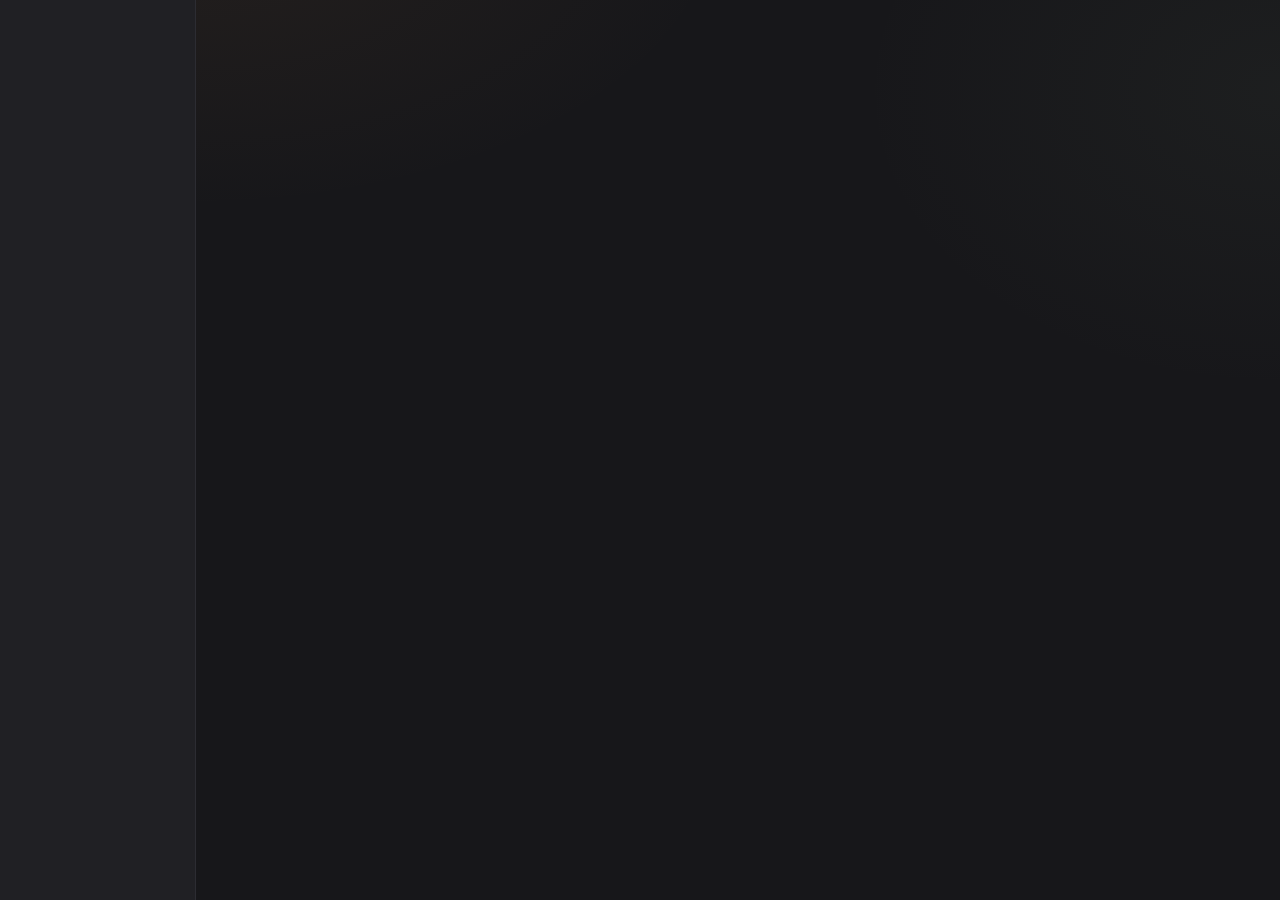
==== index.html @ 21aa551c "src" ====
<!DOCTYPE html>
<html lang="zh-Hant">
<head>
<meta charset="UTF-8">
<meta name="viewport" content="width=device-width, initial-scale=1.0">
<title>貝雅工坊</title>
<link rel="preconnect" href="https://fonts.googleapis.com">
<link href="https://fonts.googleapis.com/css2?family=Spectral:wght@500;600;700&family=Inter:wght@400;500;600&family=JetBrains+Mono:wght@400;500;700&display=swap" rel="stylesheet">
<link rel="stylesheet" href="style.css">
<script src="script.js"></script>
</head>
<body>

<div class="shell">
  <nav class="side" id="sideNav"></nav>
  <div style="flex:1;display:flex;flex-direction:column;">
    <div class="mobiletabs" id="mobileNav"></div>
    <main id="main"></main>
  </div>
</div>

<div class="toast" id="toast"></div>


</body>
</html>
---- style.css ----
:root{
    --bg:#17171a;
    --bg-panel:#202024;
    --bg-panel-2:#28282e;
    --bg-inset:#101012;
    --border:#38383f;
    --border-soft:#2c2c32;
    --text:#eee8db;
    --text-dim:#9b968c;
    --text-faint:#65625c;
    --copper:#c98a4b;
    --copper-dim:#8a6238;
    --ember:#e2632b;
    --ember-glow:#ff8a4c;
    --moss:#7c9473;
    --moss-dim:#586b52;
    --steel:#92a0b3;
    --danger:#c9524a;
    --radius:3px;
  }
  *{box-sizing:border-box;}
  html,body{margin:0;padding:0;}
  body{
    background:
      radial-gradient(ellipse 900px 500px at 15% -10%, rgba(201,138,75,0.07), transparent 60%),
      radial-gradient(ellipse 700px 500px at 100% 10%, rgba(124,148,115,0.06), transparent 60%),
      var(--bg);
    color:var(--text);
    font-family:'Inter',sans-serif;
    min-height:100vh;
  }
  ::selection{background:var(--copper-dim);color:#fff;}

  h1,h2,h3{font-family:'Spectral',serif;margin:0;font-weight:600;}
  .mono{font-family:'JetBrains Mono',monospace;}

  /* layout */
  .shell{display:flex;min-height:100vh;}
  nav.side{
    width:196px;flex:none;
    background:var(--bg-panel);
    border-right:1px solid var(--border-soft);
    display:flex;flex-direction:column;
    padding:22px 0;
  }
  .brand{padding:0 20px 20px 20px;border-bottom:1px solid var(--border-soft);margin-bottom:14px;}
  .brand .mark{
    font-family:'Spectral',serif;font-weight:700;font-size:20px;letter-spacing:0.5px;
    color:var(--text);display:flex;align-items:center;gap:8px;
  }
  .brand .mark svg{flex:none;}
  .brand .sub{font-size:11px;color:var(--text-faint);margin-top:4px;letter-spacing:0.6px;text-transform:uppercase;}

  .navitem{
    display:flex;align-items:center;gap:11px;
    padding:11px 20px;margin:2px 10px;border-radius:var(--radius);
    color:var(--text-dim);cursor:pointer;font-size:14px;font-weight:500;
    border:1px solid transparent;
    transition:background .15s, color .15s, border-color .15s;
    user-select:none;
  }
  .navitem svg{flex:none;opacity:.75;}
  .navitem:hover{background:var(--bg-panel-2);color:var(--text);}
  .navitem.active{
    background:linear-gradient(90deg, rgba(201,138,75,0.14), rgba(201,138,75,0.03));
    border-color:var(--border);
    color:var(--text);
  }
  .navitem.active svg{opacity:1;}
  .navitem .accent{width:3px;height:16px;border-radius:2px;margin-right:-3px;}
  .navitem[data-tab="furnace"].active{color:var(--ember-glow);}
  .navitem[data-tab="lookbook"].active{color:var(--steel);}
  .navitem[data-tab="map"].active{color:var(--moss);}

  main{flex:1;padding:36px 40px 60px 40px;max-width:1000px;}
  .page-head{margin-bottom:26px;}
  .page-head .eyebrow{font-size:11px;letter-spacing:1.5px;text-transform:uppercase;color:var(--text-faint);margin-bottom:6px;}
  .page-head h1{font-size:26px;}
  .page-head p{color:var(--text-dim);font-size:14px;margin-top:6px;max-width:60ch;line-height:1.6;}

  .panel{
    background:var(--bg-panel);
    border:1px solid var(--border-soft);
    border-radius:6px;
    padding:22px 24px;
    margin-bottom:20px;
  }
  .panel h3{font-size:15px;color:var(--text);margin-bottom:14px;display:flex;align-items:center;gap:8px;}

  label{display:block;font-size:12px;color:var(--text-dim);margin-bottom:5px;font-weight:500;}
  input[type=text],input[type=number],select,textarea{
    width:100%;background:var(--bg-inset);border:1px solid var(--border);color:var(--text);
    padding:9px 11px;border-radius:var(--radius);font-size:14px;font-family:'Inter',sans-serif;
    outline:none;transition:border-color .15s;
  }
  input:focus,select:focus,textarea:focus{border-color:var(--copper);}
  textarea{resize:vertical;min-height:50px;}
  .field{margin-bottom:14px;}
  .row{display:flex;gap:14px;flex-wrap:wrap;}
  .row>.field{flex:1;min-width:140px;}

  button{
    font-family:'Inter',sans-serif;font-weight:600;font-size:13.5px;
    border-radius:var(--radius);border:1px solid var(--border);
    background:var(--bg-panel-2);color:var(--text);
    padding:9px 16px;cursor:pointer;transition:all .15s;
  }
  button:hover{border-color:var(--copper);color:var(--copper);}
  button.primary{background:linear-gradient(180deg,var(--copper),var(--copper-dim));border-color:var(--copper-dim);color:#1a1409;}
  button.primary:hover{filter:brightness(1.08);color:#1a1409;}
  button.ghost{background:transparent;}
  button.danger:hover{border-color:var(--danger);color:var(--danger);}
  button.small{padding:5px 10px;font-size:12px;}
  button:disabled{opacity:.4;cursor:not-allowed;}

  /* furnace calc */
  .gauge-wrap{background:var(--bg-inset);border:1px solid var(--border);border-radius:6px;padding:20px;margin-top:6px;}
  .gauge-track{
    position:relative;height:14px;border-radius:8px;background:#0b0b0d;
    overflow:hidden;border:1px solid var(--border);
  }
  .gauge-fill{
    position:absolute;left:0;top:0;bottom:0;width:0%;
    background:linear-gradient(90deg,#7a3512,var(--ember),var(--ember-glow));
    box-shadow:0 0 12px 1px rgba(226,99,43,0.55);
    transition:width .5s cubic-bezier(.2,.9,.3,1);
  }
  .gauge-fill::after{
    content:'';position:absolute;inset:0;
    background:repeating-linear-gradient(120deg, rgba(255,255,255,0.12) 0 6px, transparent 6px 14px);
    animation:embers 1.4s linear infinite;
    opacity:.6;
  }
  @keyframes embers{from{background-position-x:0;}to{background-position-x:40px;}}
  .gauge-labels{display:flex;justify-content:space-between;margin-top:10px;}
  .stat{}
  .stat .num{font-family:'JetBrains Mono',monospace;font-size:22px;color:var(--ember-glow);font-weight:700;}
  .stat .lbl{font-size:11px;color:var(--text-faint);text-transform:uppercase;letter-spacing:1px;margin-top:2px;}
  .stat.fuel .num{color:var(--copper);}

  .recipe-chip{
    display:inline-flex;align-items:center;gap:6px;
    background:var(--bg-panel-2);border:1px solid var(--border);
    padding:5px 10px;border-radius:20px;font-size:12.5px;color:var(--text-dim);
    cursor:pointer;margin:3px 6px 3px 0;transition:.15s;
  }
  .recipe-chip:hover{border-color:var(--copper);color:var(--text);}
  .recipe-chip.active{border-color:var(--copper);color:var(--copper);background:rgba(201,138,75,0.1);}

  /* list rows */
  .list-row{
    display:flex;align-items:center;justify-content:space-between;gap:12px;
    padding:11px 4px;border-bottom:1px solid var(--border-soft);
  }
  .list-row:last-child{border-bottom:none;}
  .list-row .main{flex:1;min-width:0;}
  .list-row .title{font-size:14px;color:var(--text);font-weight:500;}
  .list-row .sub{font-size:12px;color:var(--text-faint);margin-top:2px;}
  .list-row .acts{display:flex;gap:6px;flex:none;}
  .tag{
    display:inline-block;font-size:10.5px;padding:2px 7px;border-radius:10px;
    text-transform:uppercase;letter-spacing:.4px;font-weight:600;margin-right:6px;
  }
  .tag.steel{background:rgba(146,160,179,0.15);color:var(--steel);}
  .tag.moss{background:rgba(124,148,115,0.18);color:#a3c397;}
  .tag.copper{background:rgba(201,138,75,0.16);color:var(--copper);}

  .empty{
    text-align:center;padding:30px 10px;color:var(--text-faint);font-size:13.5px;
    border:1px dashed var(--border);border-radius:6px;
  }

  .searchbar{display:flex;gap:10px;margin-bottom:14px;}
  .searchbar input{flex:1;}

  /* modal */
  .modal-backdrop{
    position:fixed;inset:0;background:rgba(10,10,11,0.7);backdrop-filter:blur(2px);
    display:flex;align-items:center;justify-content:center;z-index:50;padding:20px;
  }
  .modal{
    background:var(--bg-panel);border:1px solid var(--border);border-radius:8px;
    padding:24px;width:100%;max-width:440px;max-height:86vh;overflow:auto;
  }
  .modal h3{margin-bottom:16px;}
  .mat-row{display:flex;gap:8px;margin-bottom:8px;align-items:center;}
  .mat-row input{flex:1;}
  .mat-row input.qty{max-width:80px;flex:none;}

  /* map */
  .map-area{
    position:relative;width:100%;aspect-ratio:16/10;border-radius:6px;overflow:hidden;
    border:1px solid var(--border);cursor:crosshair;
    background:
      linear-gradient(rgba(124,148,115,0.05) 1px, transparent 1px) 0 0/40px 40px,
      linear-gradient(90deg, rgba(124,148,115,0.05) 1px, transparent 1px) 0 0/40px 40px,
      radial-gradient(ellipse at 30% 20%, rgba(124,148,115,0.10), transparent 55%),
      radial-gradient(ellipse at 75% 70%, rgba(146,160,179,0.08), transparent 55%),
      var(--bg-inset);
  }
  .map-area .hint{
    position:absolute;bottom:10px;right:12px;font-size:11px;color:var(--text-faint);
    background:rgba(0,0,0,0.35);padding:4px 8px;border-radius:4px;pointer-events:none;
  }
  .pin{
    position:absolute;width:14px;height:14px;border-radius:50% 50% 50% 0;
    transform:translate(-50%,-100%) rotate(-45deg);
    border:2px solid rgba(0,0,0,0.4);cursor:pointer;
    box-shadow:0 2px 5px rgba(0,0,0,0.5);
    transition:transform .15s;
  }
  .pin:hover, .pin.highlight{transform:translate(-50%,-100%) rotate(-45deg) scale(1.35);}
  .pin.cat-ore{background:var(--copper);}
  .pin.cat-plant{background:var(--moss);}
  .pin.cat-animal{background:#c9524a;}
  .pin.cat-special{background:#c9a84b;}
  .pin.cat-chest{background:var(--steel);}
  .pin.cat-other{background:#8a8a92;}

  .catlegend{display:flex;flex-wrap:wrap;gap:10px;margin:12px 0 4px 0;}
  .catlegend span{display:flex;align-items:center;gap:6px;font-size:12px;color:var(--text-dim);}
  .catlegend i{width:9px;height:9px;border-radius:50%;display:inline-block;}
  .catlegend .cat-ore{background:var(--copper);}
  .catlegend .cat-plant{background:var(--moss);}
  .catlegend .cat-animal{background:#c9524a;}
  .catlegend .cat-special{background:#c9a84b;}
  .catlegend .cat-chest{background:var(--steel);}
  .catlegend .cat-other{background:#8a8a92;}

  .filterbar{display:flex;gap:8px;flex-wrap:wrap;margin-bottom:12px;}
  .filterbtn{
    font-size:12px;padding:5px 11px;border-radius:20px;border:1px solid var(--border);
    background:transparent;color:var(--text-dim);cursor:pointer;
  }
  .filterbtn.active{border-color:var(--moss);color:#a3c397;background:rgba(124,148,115,0.1);}

  .toast{
    position:fixed;bottom:22px;left:50%;transform:translateX(-50%) translateY(20px);
    background:var(--bg-panel-2);border:1px solid var(--copper-dim);color:var(--text);
    padding:10px 18px;border-radius:6px;font-size:13px;opacity:0;pointer-events:none;
    transition:opacity .25s, transform .25s;z-index:100;
  }
  .toast.show{opacity:1;transform:translateX(-50%) translateY(0);}

  .disclaimer{
    font-size:11.5px;color:var(--text-faint);margin-top:10px;line-height:1.6;
    border-left:2px solid var(--border);padding-left:10px;
  }

  /* mobile */
  .mobiletabs{display:none;}
  @media (max-width:760px){
    .shell{flex-direction:column;}
    nav.side{display:none;}
    .mobiletabs{
      display:flex;position:sticky;top:0;z-index:10;
      background:var(--bg-panel);border-bottom:1px solid var(--border-soft);
    }
    .mobiletabs .navitem{flex:1;justify-content:center;margin:6px 4px;}
    main{padding:22px 16px 50px 16px;}
    .row{flex-direction:column;}
  }
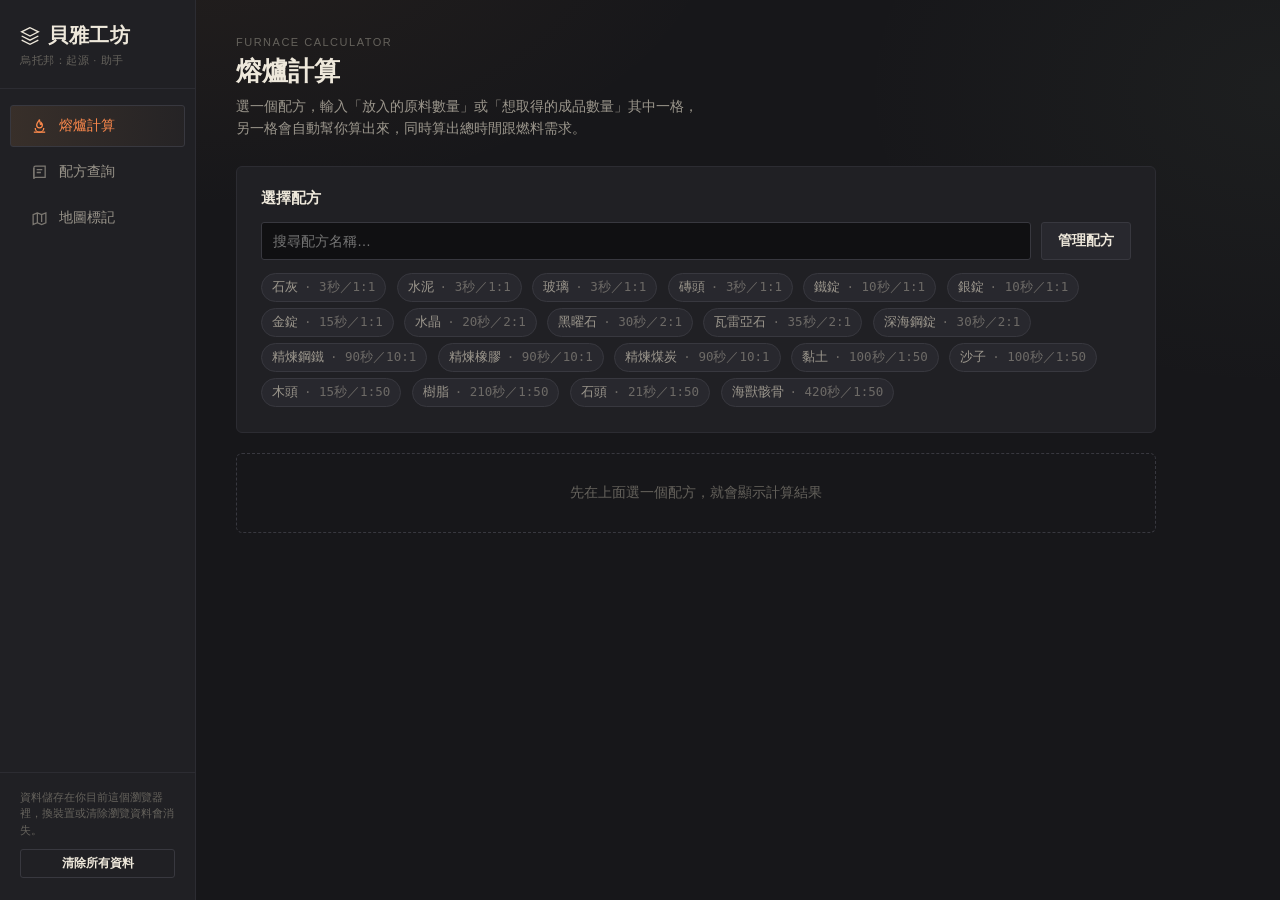
==== commit 425cd95e: "perfect" ====
--- a/index.html
+++ b/index.html
@@ -7,10 +7,9 @@
 <link rel="preconnect" href="https://fonts.googleapis.com">
 <link href="https://fonts.googleapis.com/css2?family=Spectral:wght@500;600;700&family=Inter:wght@400;500;600&family=JetBrains+Mono:wght@400;500;700&display=swap" rel="stylesheet">
 <link rel="stylesheet" href="style.css">
-<script src="script.js"></script>
+
 </head>
 <body>
-
 <div class="shell">
   <nav class="side" id="sideNav"></nav>
   <div style="flex:1;display:flex;flex-direction:column;">
@@ -21,6 +20,6 @@
 
 <div class="toast" id="toast"></div>
 
-
+<script src="script.js"></script>
 </body>
 </html>
--- a/style.css
+++ b/style.css
@@ -255,8 +255,25 @@
     .mobiletabs{
       display:flex;position:sticky;top:0;z-index:10;
       background:var(--bg-panel);border-bottom:1px solid var(--border-soft);
+      overflow-x:auto;
     }
-    .mobiletabs .navitem{flex:1;justify-content:center;margin:6px 4px;}
-    main{padding:22px 16px 50px 16px;}
+    .mobiletabs .navitem{flex:1;justify-content:center;margin:6px 4px;white-space:nowrap;}
+    main{padding:18px 14px 44px 14px;}
     .row{flex-direction:column;}
-  }
+    .page-head h1{font-size:21px;}
+    .page-head p{font-size:13px;}
+    .panel{padding:16px 14px;}
+    .gauge-labels{flex-wrap:wrap;gap:14px;}
+    .gauge-labels .stat{flex:1 1 40%;min-width:110px;}
+    .stat .num{font-size:19px;}
+    .searchbar{flex-wrap:wrap;}
+    .searchbar input{min-width:0;}
+    .modal{padding:18px;}
+    .list-row{flex-wrap:wrap;}
+    .list-row .acts{width:100%;justify-content:flex-end;}
+  }
+  @media (max-width:420px){
+    .brand .mark{font-size:17px;}
+    .page-head h1{font-size:19px;}
+    button{padding:8px 12px;font-size:13px;}
+  }
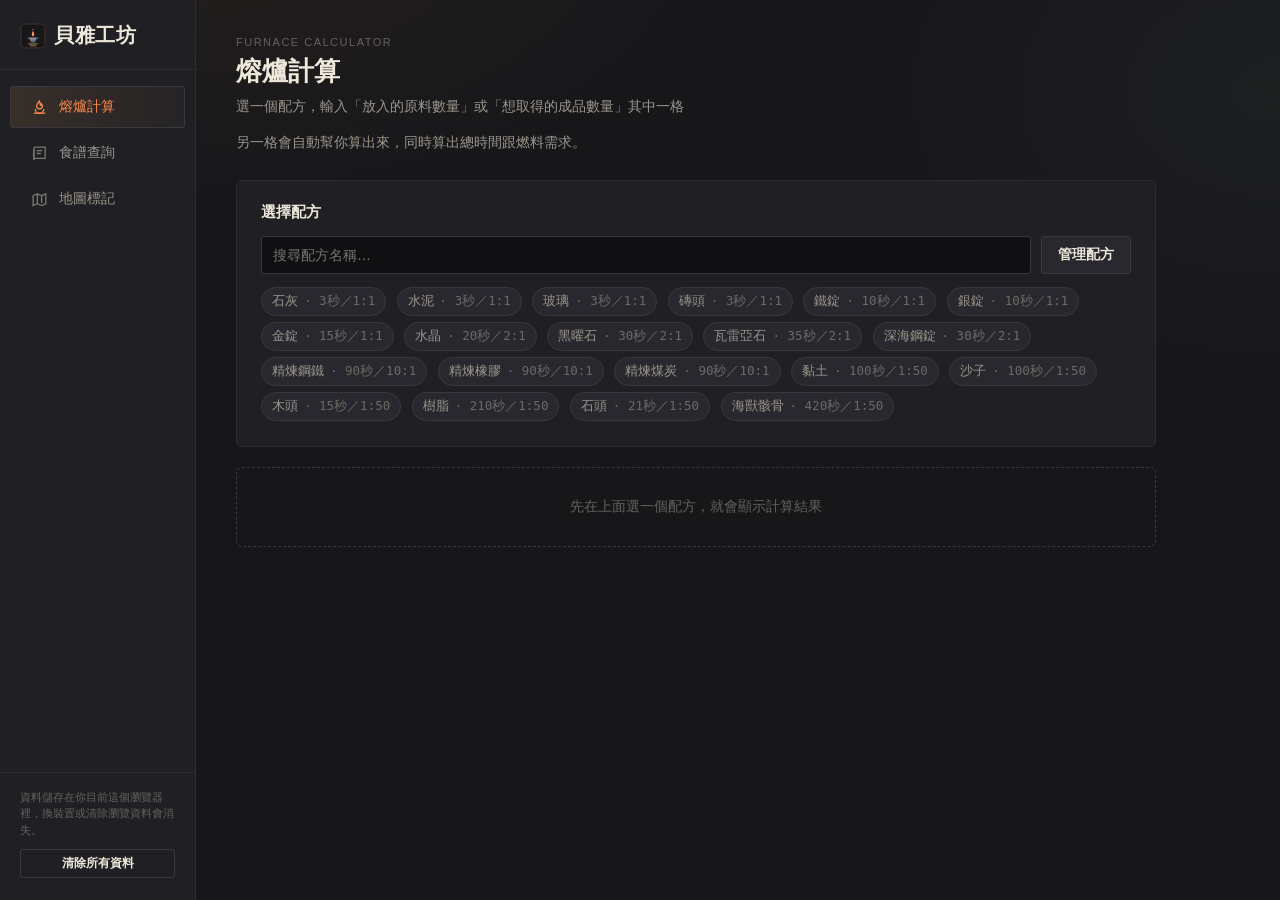
==== commit 0b964f58: "logo和食譜" ====
--- a/index.html
+++ b/index.html
@@ -4,6 +4,7 @@
 <meta charset="UTF-8">
 <meta name="viewport" content="width=device-width, initial-scale=1.0">
 <title>貝雅工坊</title>
+<link rel="icon" type="image/svg+xml" href="logo/logo-mark.svg">
 <link rel="preconnect" href="https://fonts.googleapis.com">
 <link href="https://fonts.googleapis.com/css2?family=Spectral:wght@500;600;700&family=Inter:wght@400;500;600&family=JetBrains+Mono:wght@400;500;700&display=swap" rel="stylesheet">
 <link rel="stylesheet" href="style.css">
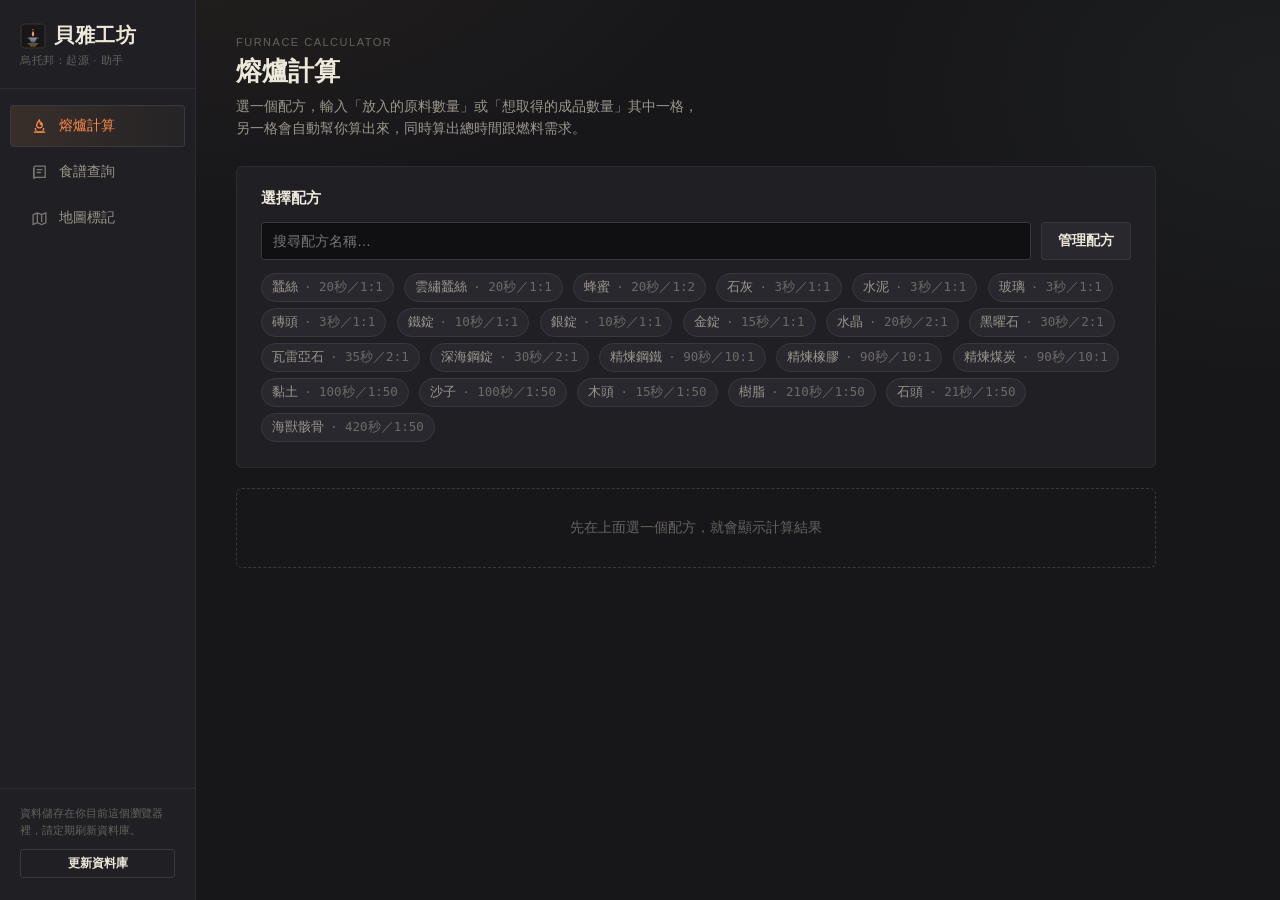
==== commit 9a3ef5e5: "3.0.5 delete recipes in furnance add color on selection lookbook_base file indepandance" ====
--- a/index.html
+++ b/index.html
@@ -4,7 +4,19 @@
 <meta charset="UTF-8">
 <meta name="viewport" content="width=device-width, initial-scale=1.0">
 <title>貝雅工坊</title>
+<meta name="description" content="烏托邦：起源 遊戲小工具 — 熔爐計算、配方查詢、地圖標記">
+<meta property="og:type" content="website">
+<meta property="og:title" content="貝雅工坊">
+<meta property="og:description" content="烏托邦：起源 遊戲小工具 — 熔爐計算、配方查詢、地圖標記">
+<meta property="og:url" content="https://eastonesd.github.io/utopia-origin/">
+<meta property="og:image" content="https://eastonesd.github.io/utopia-origin/logo/icon-512.png">
 <link rel="icon" type="image/svg+xml" href="logo/logo-mark.svg">
+<link rel="manifest" href="manifest.json">
+<meta name="theme-color" content="#17171a">
+<link rel="apple-touch-icon" href="logo/icon-180.png">
+<meta name="apple-mobile-web-app-capable" content="yes">
+<meta name="apple-mobile-web-app-status-bar-style" content="black-translucent">
+<meta name="apple-mobile-web-app-title" content="貝雅工坊">
 <link rel="preconnect" href="https://fonts.googleapis.com">
 <link href="https://fonts.googleapis.com/css2?family=Spectral:wght@500;600;700&family=Inter:wght@400;500;600&family=JetBrains+Mono:wght@400;500;700&display=swap" rel="stylesheet">
 <link rel="stylesheet" href="style.css">
@@ -21,6 +33,14 @@
 
 <div class="toast" id="toast"></div>
 
+<script src="recipes-data.js"></script>
 <script src="script.js"></script>
+<script>
+if('serviceWorker' in navigator){
+  window.addEventListener('load', () => {
+    navigator.serviceWorker.register('sw.js').catch(err => console.error('SW 註冊失敗', err));
+  });
+}
+</script>
 </body>
 </html>
--- a/style.css
+++ b/style.css
@@ -1,4 +1,4 @@
-  :root{
+:root{
     --bg:#17171a;
     --bg-panel:#202024;
     --bg-panel-2:#28282e;
@@ -164,6 +164,15 @@
   .tag.steel{background:rgba(146,160,179,0.15);color:var(--steel);}
   .tag.moss{background:rgba(124,148,115,0.18);color:#a3c397;}
   .tag.copper{background:rgba(201,138,75,0.16);color:var(--copper);}
+  /* 食譜分類：吃的＝篝火藍、喝的＝原本的綠、飼料＝牛皮紙色 */
+  .tag.food-eat{background:rgba(146,160,179,0.15);color:var(--steel);}
+  .tag.food-drink{background:rgba(124,148,115,0.18);color:#a3c397;}
+  .tag.food-feed{background:rgba(196,160,110,0.18);color:#d9b98a;}
+  /* 廚具：篝火＝淡橘、聖焰篝火＝薰衣草紫、烹飪鍋＝布魯克林灰 */
+  .tag.cook-campfire{background:rgba(217,119,87,0.18);color:#e39774;}
+  .tag.cook-holyfire{background:rgba(168,146,214,0.18);color:#b6a3e0;}
+  .tag.cook-pot{background:rgba(140,148,158,0.18);color:#a3aab2;}
+  .tag.cook-caldron{background:rgba(45,110,74,0.22);color:#5fbf88;}
 
   .empty{
     text-align:center;padding:30px 10px;color:var(--text-faint);font-size:13.5px;
@@ -189,14 +198,9 @@
 
   /* map */
   .map-area{
-    position:relative;width:100%;aspect-ratio:16/10;border-radius:6px;overflow:hidden;
+    position:relative;width:100%;aspect-ratio:2616/2709;border-radius:6px;overflow:hidden;
     border:1px solid var(--border);cursor:crosshair;
-    background:
-      linear-gradient(rgba(124,148,115,0.05) 1px, transparent 1px) 0 0/40px 40px,
-      linear-gradient(90deg, rgba(124,148,115,0.05) 1px, transparent 1px) 0 0/40px 40px,
-      radial-gradient(ellipse at 30% 20%, rgba(124,148,115,0.10), transparent 55%),
-      radial-gradient(ellipse at 75% 70%, rgba(146,160,179,0.08), transparent 55%),
-      var(--bg-inset);
+    background:url('map-assets/map-bg.jpg') center/cover no-repeat, var(--bg-inset);
   }
   .map-area .hint{
     position:absolute;bottom:10px;right:12px;font-size:11px;color:var(--text-faint);
@@ -233,6 +237,13 @@
     background:transparent;color:var(--text-dim);cursor:pointer;
   }
   .filterbtn.active{border-color:var(--moss);color:#a3c397;background:rgba(124,148,115,0.1);}
+  .filterbtn.active.food-eat{border-color:var(--steel);color:var(--steel);background:rgba(146,160,179,0.15);}
+  .filterbtn.active.food-drink{border-color:var(--moss);color:#a3c397;background:rgba(124,148,115,0.18);}
+  .filterbtn.active.food-feed{border-color:#c4a06e;color:#d9b98a;background:rgba(196,160,110,0.18);}
+  .filterbtn.active.cook-campfire{border-color:#d97757;color:#e39774;background:rgba(217,119,87,0.18);}
+  .filterbtn.active.cook-holyfire{border-color:#a892d6;color:#b6a3e0;background:rgba(168,146,214,0.18);}
+  .filterbtn.active.cook-pot{border-color:#8c949e;color:#a3aab2;background:rgba(140,148,158,0.18);}
+  .filterbtn.active.cook-caldron{border-color:#2d6e4a;color:#5fbf88;background:rgba(45,110,74,0.22);}
 
   .toast{
     position:fixed;bottom:22px;left:50%;transform:translateX(-50%) translateY(20px);
@@ -253,11 +264,16 @@
     .shell{flex-direction:column;}
     nav.side{display:none;}
     .mobiletabs{
-      display:flex;position:sticky;top:0;z-index:10;
+      display:flex;flex-direction:column;position:sticky;top:0;z-index:10;
       background:var(--bg-panel);border-bottom:1px solid var(--border-soft);
-      overflow-x:auto;
     }
-    .mobiletabs .navitem{flex:1;justify-content:center;margin:6px 4px;white-space:nowrap;}
+    .mobile-brand{
+      display:flex;align-items:center;gap:8px;
+      padding:10px 14px;border-bottom:1px solid var(--border-soft);
+      font-family:'Spectral',serif;font-weight:700;font-size:15px;color:var(--text);
+    }
+    .mobile-tabs-row{display:flex;overflow-x:auto;}
+    .mobile-tabs-row .navitem{flex:1;justify-content:center;margin:6px 4px;white-space:nowrap;}
     main{padding:18px 14px 44px 14px;}
     .row{flex-direction:column;}
     .page-head h1{font-size:21px;}
@@ -276,4 +292,4 @@
     .brand .mark{font-size:17px;}
     .page-head h1{font-size:19px;}
     button{padding:8px 12px;font-size:13px;}
-  }
+  }
